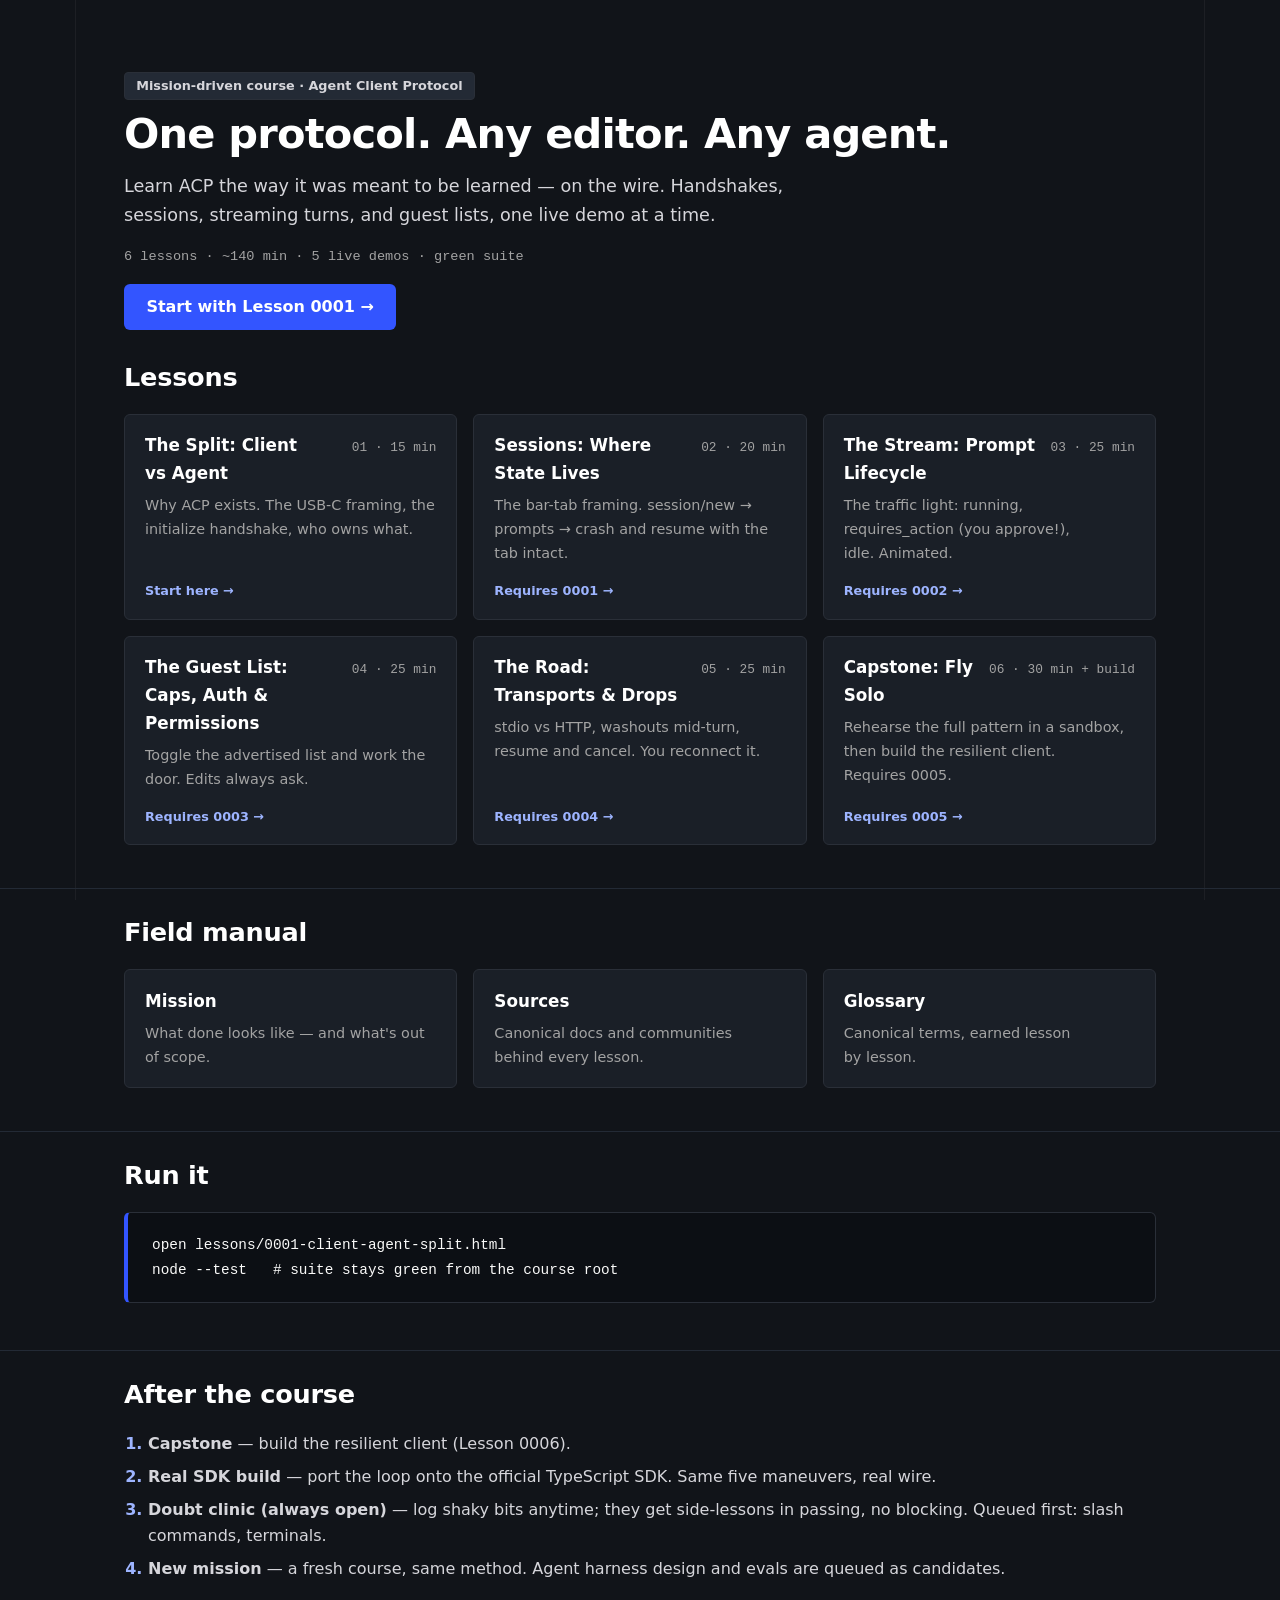
==== index.html @ 1808abbf "Interactive Agent Client Protocol course: 6 lessons, live demos, green suite" ====
<!doctype html>
<html lang="en">
<head>
  <meta charset="utf-8">
  <meta name="viewport" content="width=device-width, initial-scale=1">
  <meta name="description" content="Learn the Agent Client Protocol hands-on: sessions, streaming turns, capabilities, transports. 6 interactive lessons with live demos.">
  <meta name="robots" content="index, follow">
  <meta name="theme-color" content="#111419">
  <link rel="canonical" href="https://iamaamir.github.io/learn-acp/">
  <meta property="og:type" content="website">
  <meta property="og:site_name" content="Learn ACP">
  <meta property="og:title" content="Learn ACP — Interactive Agent Client Protocol Course">
  <meta property="og:description" content="One protocol. Any editor. Any agent. 6 interactive lessons with live demos: handshake, sessions, streaming, capabilities, drops.">
  <meta property="og:url" content="https://iamaamir.github.io/learn-acp/">
  <meta name="twitter:card" content="summary">
  <meta name="twitter:title" content="Learn ACP — Interactive Agent Client Protocol Course">
  <meta name="twitter:description" content="One protocol. Any editor. Any agent. 6 interactive lessons with live demos.">
  <title>Learn ACP — Interactive Agent Client Protocol Course</title>
  <link rel="stylesheet" href="assets/lesson.css">
  <script defer src="assets/lesson-components.js"></script>
</head>
<body class="home">
  <main>
    <header class="hero">
      <p class="lesson-meta">Mission-driven course · Agent Client Protocol</p>
      <h1>One protocol. Any editor. Any agent.</h1>
      <p class="hero-sub">Learn ACP the way it was meant to be learned — on the wire. Handshakes, sessions, streaming turns, and guest lists, one live demo at a time.</p>
      <p class="hero-stats">6 lessons · ~140 min · 5 live demos · green suite</p>
      <p><a class="hero-cta" href="lessons/0001-client-agent-split.html">Start with Lesson 0001 →</a></p>
    </header>

    <section aria-labelledby="lessons">
      <h2 id="lessons">Lessons</h2>
      <ul class="course-grid">
        <li>
          <a class="course-card" href="lessons/0001-client-agent-split.html">
            <span class="card-top"><span class="card-title">The Split: Client vs Agent</span><span class="card-stat">01 · 15 min</span></span>
            <span class="card-desc">Why ACP exists. The USB-C framing, the initialize handshake, who owns what.</span>
            <span class="card-foot">Start here →</span>
          </a>
        </li>
        <li>
          <a class="course-card" href="lessons/0002-sessions-where-state-lives.html">
            <span class="card-top"><span class="card-title">Sessions: Where State Lives</span><span class="card-stat">02 · 20 min</span></span>
            <span class="card-desc">The bar-tab framing. session/new → prompts → crash and resume with the tab intact.</span>
            <span class="card-foot">Requires 0001 →</span>
          </a>
        </li>
        <li>
          <a class="course-card" href="lessons/0003-prompt-lifecycle-stream.html">
            <span class="card-top"><span class="card-title">The Stream: Prompt Lifecycle</span><span class="card-stat">03 · 25 min</span></span>
            <span class="card-desc">The traffic light: running, requires_action (you approve!), idle. Animated.</span>
            <span class="card-foot">Requires 0002 →</span>
          </a>
        </li>
        <li>
          <a class="course-card" href="lessons/0004-capabilities-auth.html">
            <span class="card-top"><span class="card-title">The Guest List: Caps, Auth &amp; Permissions</span><span class="card-stat">04 · 25 min</span></span>
            <span class="card-desc">Toggle the advertised list and work the door. Edits always ask.</span>
            <span class="card-foot">Requires 0003 →</span>
          </a>
        </li>
        <li>
          <a class="course-card" href="lessons/0005-transports.html">
            <span class="card-top"><span class="card-title">The Road: Transports &amp; Drops</span><span class="card-stat">05 · 25 min</span></span>
            <span class="card-desc">stdio vs HTTP, washouts mid-turn, resume and cancel. You reconnect it.</span>
            <span class="card-foot">Requires 0004 →</span>
          </a>
        </li>
        <li>
          <a class="course-card" href="lessons/0006-capstone.html">
            <span class="card-top"><span class="card-title">Capstone: Fly Solo</span><span class="card-stat">06 · 30 min + build</span></span>
            <span class="card-desc">Rehearse the full pattern in a sandbox, then build the resilient client. Requires 0005.</span>
            <span class="card-foot">Requires 0005 →</span>
          </a>
        </li>
      </ul>
    </section>

    <section aria-labelledby="manual">
      <h2 id="manual">Field manual</h2>
      <ul class="course-grid">
        <li>
          <a class="course-card" href="MISSION.md">
            <span class="card-top"><span class="card-title">Mission</span></span>
            <span class="card-desc">What done looks like — and what's out of scope.</span>
          </a>
        </li>
        <li>
          <a class="course-card" href="RESOURCES.md">
            <span class="card-top"><span class="card-title">Sources</span></span>
            <span class="card-desc">Canonical docs and communities behind every lesson.</span>
          </a>
        </li>
        <li>
          <a class="course-card" href="reference/glossary.html">
            <span class="card-top"><span class="card-title">Glossary</span></span>
            <span class="card-desc">Canonical terms, earned lesson by lesson.</span>
          </a>
        </li>
      </ul>
    </section>

    <section aria-labelledby="run">
      <h2 id="run">Run it</h2>
      <pre><code>open lessons/0001-client-agent-split.html
node --test   # suite stays green from the course root</code></pre>
    </section>

    <section aria-labelledby="after">
      <h2 id="after">After the course</h2>
      <ol>
        <li><strong>Capstone</strong> — build the resilient client (Lesson 0006).</li>
        <li><strong>Real SDK build</strong> — port the loop onto the official TypeScript SDK. Same five maneuvers, real wire.</li>
        <li><strong>Doubt clinic (always open)</strong> — log shaky bits anytime; they get side-lessons in passing, no blocking. Queued first: slash commands, terminals.</li>
        <li><strong>New mission</strong> — a fresh course, same method. Agent harness design and evals are queued as candidates.</li>
      </ol>
    </section>
  </main>
</body>
</html>
---- assets/lesson.css ----
/* ── ACP Course Theme: Zed at midnight ────────────────
 * Inspired by zed.dev: deep slate-blue charcoal, off-white text,
 * vivid brand blue, clean sans + mono for wire data.
 * Single dark theme (like sitting in the editor) — matches the
 * Canvas demo stages. Contrast verified numerically.
 * Written with native CSS nesting (Baseline 2023+); every nested
 * rule desugars 1:1 to the flat selector it replaces, except where
 * noted. Exception: .lesson-meta stays top-level because the
 * lesson-header component upgrades it out of its parent at runtime.
 * ───────────────────────────────────────────────────── */
:root {
    color-scheme: dark;
    --font-body: system-ui, -apple-system, "Segoe UI", sans-serif;
    --font-heading: system-ui, -apple-system, "Segoe UI", sans-serif;
    --font-code:
        ui-monospace, SFMono-Regular, "SF Mono", Menlo, "Cascadia Code",
        "JetBrains Mono", "Fira Code", Consolas, monospace;

    --color-bg: #111419;
    --color-surface: #1a1f27;
    --color-inset: #0c0f14;
    --color-text: #d6d6db;
    --color-heading: #ffffff;
    --color-muted: #a3a3a3;
    --color-border: #2a2f38;

    --color-primary: #9db4ff;
    --color-primary-strong: #3355ff;
    --color-primary-hover: #b3c2ff;
    --color-agent: #a78bfa;
    --color-amber: #fbbf24;
    --color-success: #4ade80;
    --color-success-deep: #15803d;
    --color-error: #f87171;
    --color-error-deep: #b91c1c;
    --color-warning: #fbbf24;

    --color-client: #22d3ee;
    --color-wire: #9aa0a6;

    --focus-ring: 3px solid var(--color-primary);

    --radius: 6px;
    --space: 1.5rem;
    --content-width: 780px;
}

*,
*::before,
*::after {
    box-sizing: border-box;
    margin: 0;
    padding: 0;
}

body {
    font-family: var(--font-body);
    color: var(--color-text);
    background: var(--color-bg);
    line-height: 1.65;
    padding: var(--space);
    padding-bottom: 4rem;
    max-width: var(--content-width);
    margin: 0 auto;
    overflow-x: hidden;

    /* Faint vertical gutter lines framing the column. Pure decoration. */
    &::before {
        content: "";
        position: fixed;
        inset: 0;
        z-index: 0;
        pointer-events: none;
        background:
            linear-gradient(
                90deg,
                transparent calc(50% - 415px),
                rgba(255, 255, 255, 0.05) 0,
                rgba(255, 255, 255, 0.05) calc(50% - 414px),
                transparent 0
            ),
            linear-gradient(
                90deg,
                transparent calc(50% + 414px),
                rgba(255, 255, 255, 0.05) 0,
                rgba(255, 255, 255, 0.05) calc(50% + 415px),
                transparent 0
            );
    }

    @media (max-width: 860px) {
        &::before {
            background:
                linear-gradient(
                    90deg,
                    transparent 11px,
                    rgba(255, 255, 255, 0.05) 0,
                    rgba(255, 255, 255, 0.05) 12px,
                    transparent 0
                ),
                linear-gradient(
                    90deg,
                    transparent calc(100% - 12px),
                    rgba(255, 255, 255, 0.05) 0,
                    rgba(255, 255, 255, 0.05) calc(100% - 11px),
                    transparent 0
                );
        }
    }
}

main {
    position: relative;
    z-index: 1;

    /* Zed bands: full-bleed hairline dividers between sections. */
    > section {
        position: relative;
        margin-bottom: 1.75rem;
        padding-bottom: 1.75rem;

        &::after {
            content: "";
            position: absolute;
            left: 50%;
            bottom: 0;
            width: 100vw;
            transform: translateX(-50%);
            border-bottom: 1px solid #232a35;
        }

        > h2 {
            margin-top: 0;
            margin-bottom: 1.25rem;
            padding-bottom: 0;
            border-bottom: 0;
        }
    }
}

::selection {
    background: var(--color-primary-strong);
    color: #fff;
}

h1,
h2,
h3,
h4 {
    font-family: var(--font-heading);
    color: var(--color-heading);
    line-height: 1.25;
}
h1,
h2 {
    text-wrap: balance;
}
p,
li {
    text-wrap: pretty;
}
h1 {
    font-size: 2.6rem;
    margin-bottom: 0.75rem;
    letter-spacing: -0.02em;
    font-weight: 600;
}
h2 {
    font-size: 1.6rem;
    margin-top: 2rem;
    margin-bottom: 0.75rem;
    letter-spacing: -0.01em;
    font-weight: 600;
}
h3 {
    font-size: 1.1rem;
    margin-top: 1.5rem;
    margin-bottom: 0.5rem;
}

p,
ul,
ol,
figure,
table {
    margin-bottom: 1rem;
}
ul,
ol {
    padding-left: 1.5rem;
}
li {
    margin-bottom: 0.4rem;

    &::marker {
        color: var(--color-primary);
        font-weight: 700;
    }

    > pre {
        margin: 0.75rem 0 1rem;
    }
}
a {
    color: var(--color-primary);
    font-weight: 600;
    text-decoration: underline;
    text-decoration-color: transparent;
    /*text-decoration-thickness: from-font;*/
    transition: text-decoration-color 0.3s ease;
    text-underline-offset: .2rem;

    &:focus-visible {
        outline: var(--focus-ring);
        outline-offset: 2px;
    }

    &:hover {
        text-decoration-color: inherit;
    }
}

code,
pre {
    font-family: var(--font-code);
    font-size: 0.9em;
}
/* Inline code: tinted pill. */
code {
    background: rgba(102, 128, 255, 0.16);
    padding: 0.15em 0.4em;
    border-radius: 6px;
}
/* Inline pills stay glued; block code must keep its newlines. */
p code,
li > code,
td code,
th code,
dd code,
figcaption code,
legend code {
    white-space: nowrap;
}
pre {
    background: var(--color-inset);
    color: #fafaf9;
    border: 1px solid var(--color-border);
    border-left: 4px solid var(--color-primary-strong);
    padding: 1.25rem 1.5rem;
    border-radius: var(--radius);
    overflow-x: auto;
    white-space: pre-wrap;
    overflow-wrap: break-word;
    scrollbar-width: thin;
    scrollbar-color: #57534c transparent;
    line-height: 1.7;
    font-size: 0.9rem;
    letter-spacing: 0;
    tab-size: 2;
    font-variant-ligatures: contextual;
    font-feature-settings:
        "liga" on,
        "calt" on;
    margin-bottom: 1.25rem;

    &::-webkit-scrollbar {
        height: 10px;
    }
    &::-webkit-scrollbar-thumb {
        background: #57534c;
        border-radius: 99px;
    }
    &::-webkit-scrollbar-track {
        background: transparent;
    }

    code {
        background: transparent;
        padding: 0;
        border-radius: 0;
        color: inherit;
        font-size: inherit;
        line-height: inherit;
        word-break: normal;
        white-space: pre-wrap;

        &::selection {
            background: #6d28d9;
            color: #fff;
        }
    }
}

/* ── Code syntax tint (hand-highlighted, zero JS) ────── */
.tok-kw {
    color: #c4b5fd;
}
.tok-str {
    color: #86efac;
}
.tok-num {
    color: #fdba74;
}
.tok-key {
    color: #7dd3fc;
}
.tok-com {
    color: #8b949e;
    font-style: italic;
}

/* NOTE: .lesson-header styles were removed — the lesson-header component
 * replaces itself with its child at runtime, so those selectors never
 * matched anything. Kept: .lesson-meta (top-level by necessity). */
.lesson-meta {
    display: inline-block;
    color: var(--color-text);
    background: #232a35;
    border: 1px solid var(--color-border);
    font-size: 0.8rem;
    font-weight: 700;
    padding: 0.15rem 0.7rem;
    border-radius: 4px;
    margin-bottom: 0.5rem;
}

/* ── Lesson Nav ─────────────────────────────────────── */
.lesson-nav {
    display: flex;
    justify-content: space-between;
    margin-top: 3rem;
    padding-top: 1rem;

    :hover {
        color: var(--color-primary-hover);
    }

    .nav-prev-next {
        display: flex;
        gap: 1rem;
    }
}

/* ── Demo Panels ────────────────────────────────────── */
.demo-panels {
    display: grid;
    grid-template-columns: 1fr 1fr;
    gap: 1rem;

    @media (max-width: 600px) {
        grid-template-columns: 1fr;
    }
}

.demo-panel {
    border: 1px solid var(--color-border);
    border-radius: var(--radius);
    padding: 1rem 1.25rem;
    background: var(--color-surface);

    > h3:first-child {
        margin-top: 0;
    }

    > :last-child {
        margin-bottom: 0;
    }
}

/* Button rows under demos */
.btn-row {
    display: flex;
    gap: 0.6rem;
    flex-wrap: wrap;
    margin: 0.25rem 0 1rem;
}

.demo-svg,
.demo-canvas {
    max-width: 100%;
    height: auto;
}

/* Arcade stage: dark game-screen for Canvas demos */
.arcade {
    background: #0b1220;
    border-color: #3355ff;
    padding: 0.5rem;

    canvas {
        display: block;
        width: 100%;
        height: auto;
    }
}

.event-log,
.demo-log {
    border: 1px solid var(--color-border);
    border-radius: var(--radius);
    padding: 0.75rem 1rem;
    font-family: var(--font-code);
    font-size: 0.85rem;
    line-height: 1.55;
    max-height: 240px;
    overflow-y: auto;
    background: var(--color-inset);
}
.event-log {
    div {
        padding: 0.1rem 0;
    }

    div:last-child {
        font-weight: 700;
    }
}

.node-client {
    fill: #083344;
    stroke: #22d3ee;
    stroke-width: 2.5;
}
.node-agent {
    fill: #2e1065;
    stroke: #a78bfa;
    stroke-width: 2.5;
}
.node-label {
    font: 700 13px system-ui;
    fill: #f1f5f9;
}
.arrow {
    stroke-width: 2.5;
    fill: none;
    transition: opacity 0.3s;
}
.arrow.active {
    opacity: 1 !important;
}
.arrow-label {
    font: 12px var(--font-code);
    fill: var(--color-wire);
}

.state-pill {
    display: inline-block;
    padding: 0.125rem 0.5rem;
    border-radius: 99px;
    font-size: 0.75rem;
    font-weight: 600;
    text-transform: uppercase;
    border: 1px solid var(--color-border);
}

/* ── Guest-list form: no strikethrough legends ──────── */
.choice-form {
    margin-bottom: 1rem;

    fieldset {
        border: 1px solid var(--color-border);
        border-radius: var(--radius);
        padding: 0.9rem 1.1rem 1rem;
        margin: 0;
        background: var(--color-surface);
    }

    legend {
        font-weight: 700;
        font-size: 0.95rem;
        padding: 0 0.6rem;
        margin-left: -0.2rem;
    }

    label {
        display: inline-flex;
        align-items: baseline;
        gap: 0.55rem;
        margin: 0.35rem 1.4rem 0.35rem 0;
        padding: 0.3rem 0.5rem;
        border-radius: var(--radius);
        cursor: pointer;
        font-family: var(--font-code);
        font-size: 0.9em;

        &:hover {
            background: color-mix(in srgb, currentColor 12%, transparent);
        }
    }

    input[type="checkbox"],
    input[type="radio"] {
        accent-color: var(--color-primary-strong);
        width: 1.15em;
        height: 1.15em;
        flex-shrink: 0;
        transform: translateY(0.15em);

        &:focus-visible {
            outline: var(--focus-ring);
            outline-offset: 2px;
        }
    }
}

.sandbox-input {
    display: flex;
    gap: 0.5rem;
    margin-top: 1rem;
    flex-wrap: wrap;

    input {
        flex: 1;
        min-width: 200px;
        padding: 0.5rem 0.75rem;
        border: 1px solid var(--color-border);
        border-radius: var(--radius);
        background: var(--color-inset);
        color: var(--color-text);
    }

    button {
        padding: 0.5rem 1rem;
    }
}

/* ── Buttons: quiet ghosts, one solid primary ─────── */
button {
    font-family: inherit;
    font-size: 0.85rem;
    font-weight: 600;
    padding: 0.45rem 1rem;
    border: 1px solid #3b4354;
    /*border-radius: var(--radius);*/
    background: var(--color-surface);
    color: var(--color-text);
    cursor: pointer;
    box-shadow:
        inset 0 -2px #053794,
        0 1px 3px #0006;

    &:hover:not(:disabled) {
        border-color: var(--color-primary);
        color: #fff;
    }

    &:active:not(:disabled) {
        border-color: var(--color-primary);
        color: #fff;
    }

    &:focus-visible {
        outline: var(--focus-ring);
        outline-offset: 2px;
    }

    &:disabled {
        opacity: 0.4;
        cursor: not-allowed;
    }
}

/* The main action per demo, and quiz submits: solid brand blue. */
#btn-run,
knowledge-check button {
    background: var(--color-primary-strong);
    border-color: var(--color-primary-strong);
    color: #fff;

    &:hover:not(:disabled) {
        background: #2b4ae0;
        border-color: #2b4ae0;
        color: #fff;
    }
}

#btn-approve {
    border-color: var(--color-success);
    color: var(--color-success);

    &:hover:not(:disabled) {
        background: var(--color-success-deep);
        border-color: var(--color-success-deep);
        color: #fff;
    }
}
#btn-deny {
    border-color: var(--color-error);
    color: var(--color-error);

    &:hover:not(:disabled) {
        background: var(--color-error-deep);
        border-color: var(--color-error-deep);
        color: #fff;
    }
}

/* Reset becomes the primary action once a demo ends. */
#btn-reset.is-done {
    background: var(--color-primary-strong);
    border-color: var(--color-primary-strong);
    color: #fff;
}

/* ── Callouts ───────────────────────────────────────── */
.callout {
    border: 1px solid var(--color-border);
    border-radius: var(--radius);
    padding: 1rem 1.25rem;
    margin: 1.25rem 0;
    background: var(--color-surface);

    &.tip {
        border-color: var(--color-success);
    }

    &.interview {
        border-color: var(--color-agent);
    }

    > p:first-child {
        margin-bottom: 0.5rem;
    }

    > :last-child {
        margin-bottom: 0;
    }
}

/* ── Knowledge checks as cards ──────────────────────── */
knowledge-check {
    display: block;
    border: 1px solid var(--color-border);
    border-radius: var(--radius);
    padding: 1rem 1.25rem;
    margin-bottom: 1rem;
    background: var(--color-surface);

    fieldset {
        border: 0;
        padding: 0;
        margin: 0 0 0.75rem;
    }

    legend {
        font-weight: 700;
        padding: 0;
        margin-bottom: 0.5rem;
    }

    label {
        display: flex;
        gap: 0.6rem;
        align-items: baseline;
        padding: 0.4rem 0.6rem;
        border-radius: var(--radius);
        cursor: pointer;

        &:hover {
            background: color-mix(in srgb, currentColor 12%, transparent);
        }
    }

    input[type="radio"] {
        accent-color: var(--color-agent);
        width: 1.1em;
        height: 1.1em;
        flex-shrink: 0;
        transform: translateY(0.15em);
    }
}

/* ── Knowledge Feedback ─────────────────────────────── */
.knowledge-feedback {
    margin-top: 0.5rem;
    font-weight: 600;
}

/* ── Tables: quiet hairline dividers, Zed-style ──────
 * (caption/th/td nested for grouping; all live inside tables.) */
table {
    width: 100%;
    border-collapse: collapse;
    margin-bottom: 1.25rem;

    caption {
        font-weight: 600;
        text-align: left;
        margin-bottom: 0.4rem;
        font-size: 0.85rem;
        color: var(--color-muted);
    }

    th,
    td {
        text-align: left;
        padding: 0.45rem 0.25rem;
        border-bottom: 1px solid #232a35;
        font-size: 0.9rem;
        border-radius: 0;
    }

    thead th {
        border-bottom: 1px solid var(--color-border);
        background: none;
        font-size: 0.75rem;
        text-transform: uppercase;
        letter-spacing: 0.06em;
        color: var(--color-muted);
        font-weight: 700;
    }
}

/* ── Source Code Figure ─────────────────────────────── */
.source-code {
    margin: 1.5rem 0;

    figcaption {
        font-family: var(--font-code);
        font-size: 0.8rem;
        color: var(--color-muted);
        margin-bottom: 0.25rem;
    }

    pre {
        max-height: 400px;
        overflow-y: auto;
    }
}

/* ── Copy buttons (added by lesson-components.js) ───── */
pre {
    position: relative;
}
.copy-btn {
    position: absolute;
    top: 0.6rem;
    right: 0.6rem;
    font-size: 0.75rem;
    padding: 0.25rem 0.7rem;
    opacity: 0;
}
pre:hover .copy-btn,
pre:focus-within .copy-btn,
.copy-btn:focus-visible {
    opacity: 1;
}

/* ── Course home: hero + extension-style card grid ─── */
body.home {
    max-width: 1080px;
}

body.home::before {
    background:
        linear-gradient(
            90deg,
            transparent calc(50% - 565px),
            rgba(255, 255, 255, 0.05) 0,
            rgba(255, 255, 255, 0.05) calc(50% - 564px),
            transparent 0
        ),
        linear-gradient(
            90deg,
            transparent calc(50% + 564px),
            rgba(255, 255, 255, 0.05) 0,
            rgba(255, 255, 255, 0.05) calc(50% + 565px),
            transparent 0
        );
}

@media (max-width: 1120px) {
    body.home::before {
        background:
            linear-gradient(
                90deg,
                transparent 11px,
                rgba(255, 255, 255, 0.05) 0,
                rgba(255, 255, 255, 0.05) 12px,
                transparent 0
            ),
            linear-gradient(
                90deg,
                transparent calc(100% - 12px),
                rgba(255, 255, 255, 0.05) 0,
                rgba(255, 255, 255, 0.05) calc(100% - 11px),
                transparent 0
            );
    }
}

.hero {
    padding: 3rem 0 1rem;
}

.hero-sub {
    font-size: 1.1rem;
    max-width: 60ch;
}

.hero-stats {
    font-family: var(--font-code);
    font-size: 0.85rem;
    color: var(--color-muted);
}

.hero-cta {
    display: inline-block;
    background: var(--color-primary-strong);
    color: #fff;
    font-weight: 700;
    padding: 0.6rem 1.4rem;
    border-radius: var(--radius);
    text-decoration: none;
}

.hero-cta:hover {
    background: #2b4ae0;
    color: #fff;
    text-decoration: none;
}

.course-grid {
    display: grid;
    grid-template-columns: repeat(auto-fill, minmax(300px, 1fr));
    gap: 1rem;
    list-style: none;
    padding-left: 0;
    margin-bottom: 1rem;
}

.course-grid > li {
    margin-bottom: 0;
}

.course-card {
    display: flex;
    flex-direction: column;
    gap: 0.4rem;
    height: 100%;
    border: 1px solid var(--color-border);
    border-radius: var(--radius);
    padding: 1.1rem 1.25rem;
    background: var(--color-surface);
    color: var(--color-text);
    font-weight: 400;
    text-decoration: none;
}

a.course-card:hover {
    border-color: var(--color-primary);
    text-decoration: none;
}

a.course-card:hover .card-title {
    color: var(--color-primary-hover);
}

a.course-card:focus-visible {
    outline: var(--focus-ring);
    outline-offset: 2px;
}

.course-card.is-next {
    opacity: 0.65;
}

.card-top {
    display: flex;
    justify-content: space-between;
    align-items: baseline;
    gap: 0.75rem;
}

.card-title {
    font-size: 1.05rem;
    font-weight: 700;
    color: var(--color-heading);
}

.card-stat {
    font-family: var(--font-code);
    font-size: 0.8rem;
    color: var(--color-muted);
    white-space: nowrap;
}

.card-desc {
    font-size: 0.9rem;
    color: var(--color-muted);
}

.card-foot {
    margin-top: auto;
    padding-top: 0.5rem;
    font-size: 0.8rem;
    font-weight: 600;
    color: var(--color-primary);
}

.course-card.is-next .card-foot {
    color: var(--color-muted);
}

/* ── Reduced Motion ─────────────────────────────────── */
@media (prefers-reduced-motion: no-preference) {
    @view-transition {
        navigation: auto;
    }
}
@media (prefers-reduced-motion: reduce) {
    *,
    *::before,
    *::after {
        animation-duration: 0.01ms !important;
        animation-iteration-count: 1 !important;
        transition-duration: 0.01ms !important;
        scroll-behavior: auto !important;
    }
}

/* ── Screen Reader Only ─────────────────────────────── */
.sr-only {
    position: absolute;
    width: 1px;
    height: 1px;
    overflow: hidden;
    clip: rect(0, 0, 0, 0);
    white-space: nowrap;
    border: 0;
}
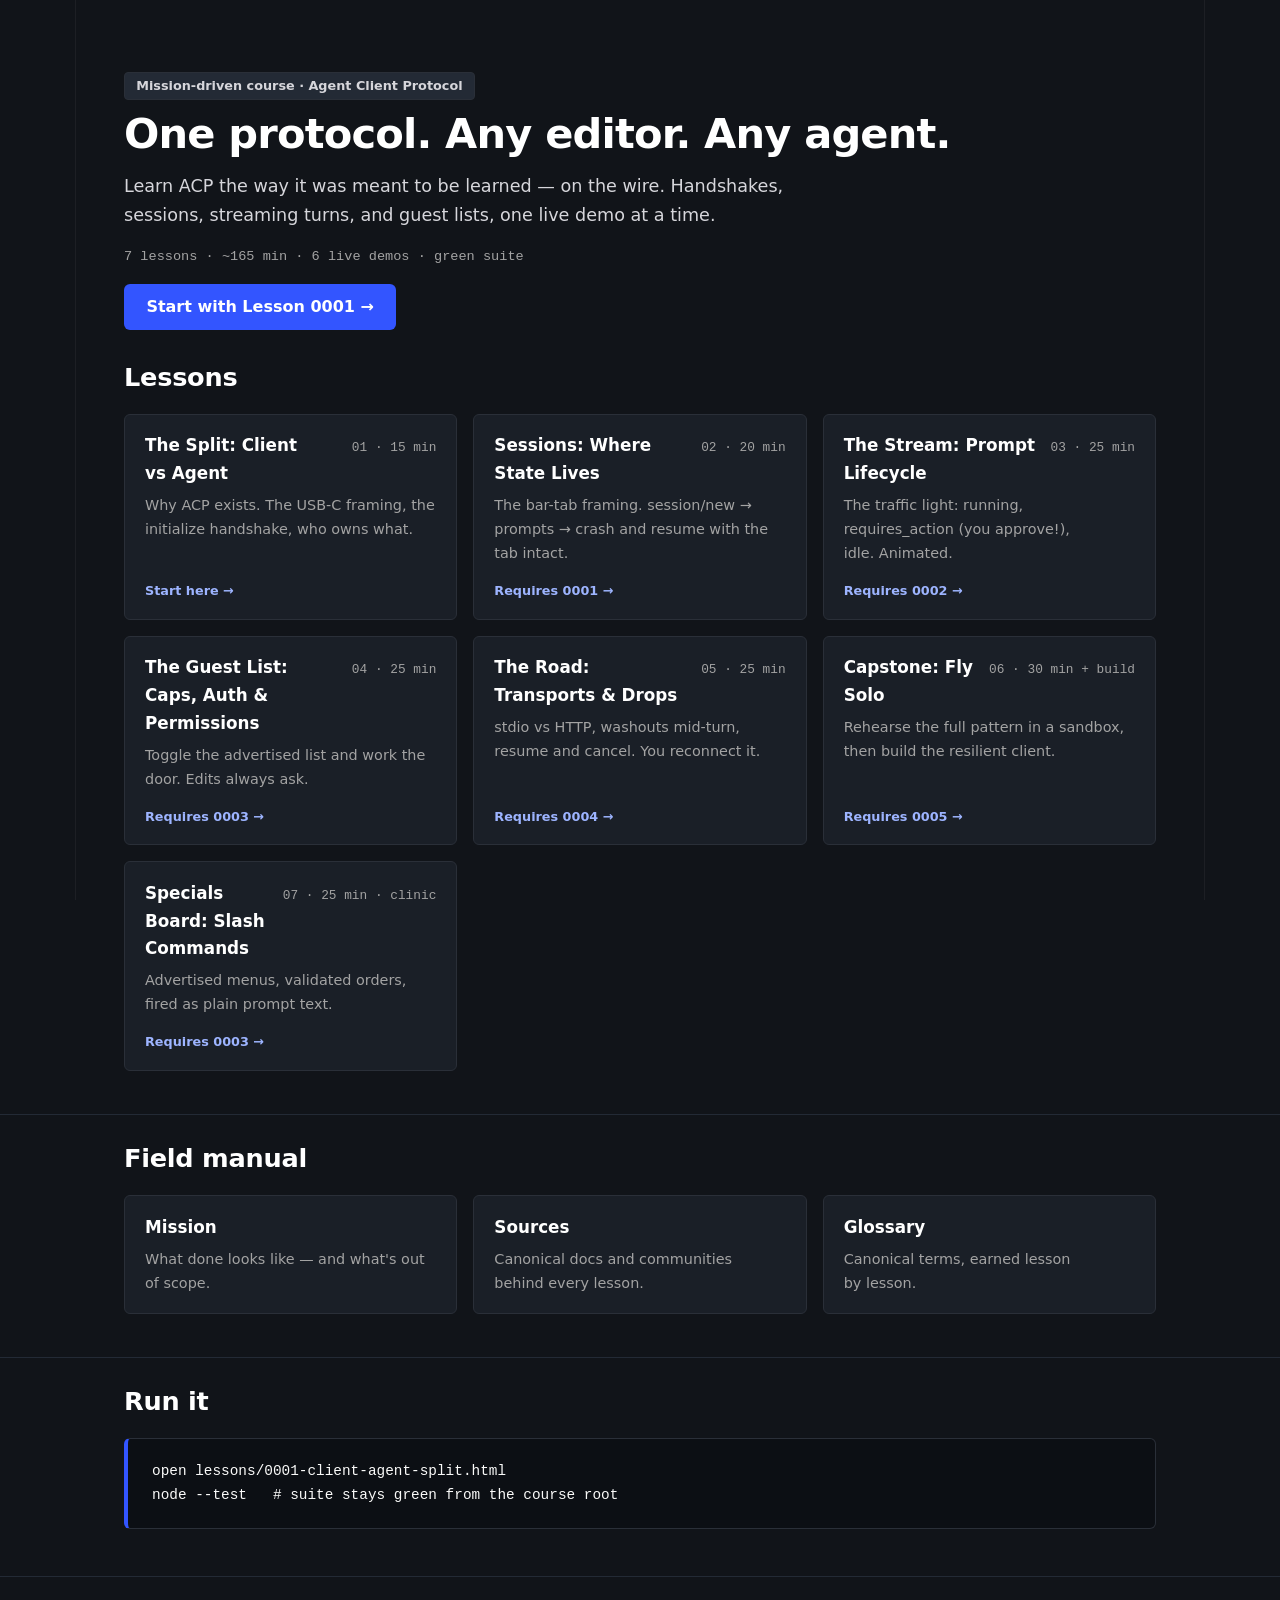
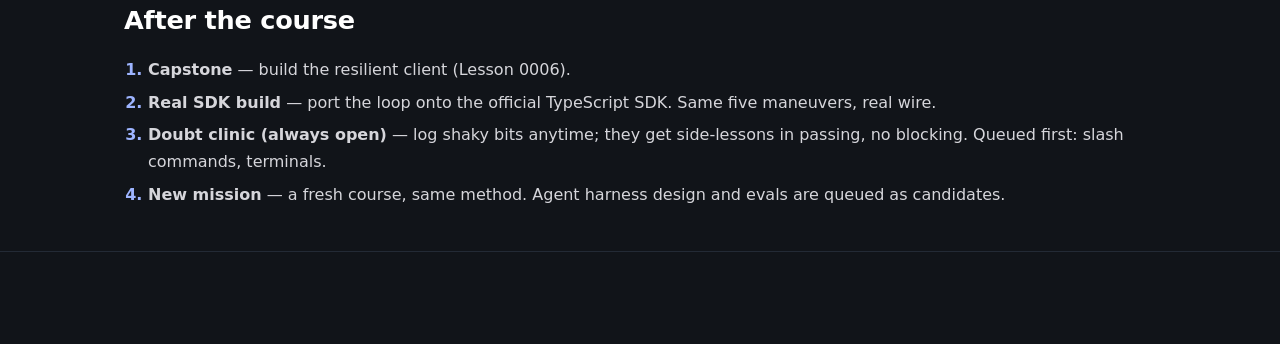
==== commit 5a949da7: "Clinic 01: slash commands lesson with specials-board demo" ====
--- a/index.html
+++ b/index.html
@@ -25,7 +25,7 @@
       <p class="lesson-meta">Mission-driven course · Agent Client Protocol</p>
       <h1>One protocol. Any editor. Any agent.</h1>
       <p class="hero-sub">Learn ACP the way it was meant to be learned — on the wire. Handshakes, sessions, streaming turns, and guest lists, one live demo at a time.</p>
-      <p class="hero-stats">6 lessons · ~140 min · 5 live demos · green suite</p>
+      <p class="hero-stats">7 lessons · ~165 min · 6 live demos · green suite</p>
       <p><a class="hero-cta" href="lessons/0001-client-agent-split.html">Start with Lesson 0001 →</a></p>
     </header>
 
@@ -70,8 +70,15 @@
         <li>
           <a class="course-card" href="lessons/0006-capstone.html">
             <span class="card-top"><span class="card-title">Capstone: Fly Solo</span><span class="card-stat">06 · 30 min + build</span></span>
-            <span class="card-desc">Rehearse the full pattern in a sandbox, then build the resilient client. Requires 0005.</span>
+            <span class="card-desc">Rehearse the full pattern in a sandbox, then build the resilient client.</span>
             <span class="card-foot">Requires 0005 →</span>
+          </a>
+        </li>
+        <li>
+          <a class="course-card" href="lessons/0007-slash-commands.html">
+            <span class="card-top"><span class="card-title">Specials Board: Slash Commands</span><span class="card-stat">07 · 25 min · clinic</span></span>
+            <span class="card-desc">Advertised menus, validated orders, fired as plain prompt text.</span>
+            <span class="card-foot">Requires 0003 →</span>
           </a>
         </li>
       </ul>
@@ -117,5 +124,7 @@
       </ol>
     </section>
   </main>
+  <script data-goatcounter="https://learn-acp.goatcounter.com/count"
+          async src="//gc.zgo.at/count.js"></script>
 </body>
 </html>
